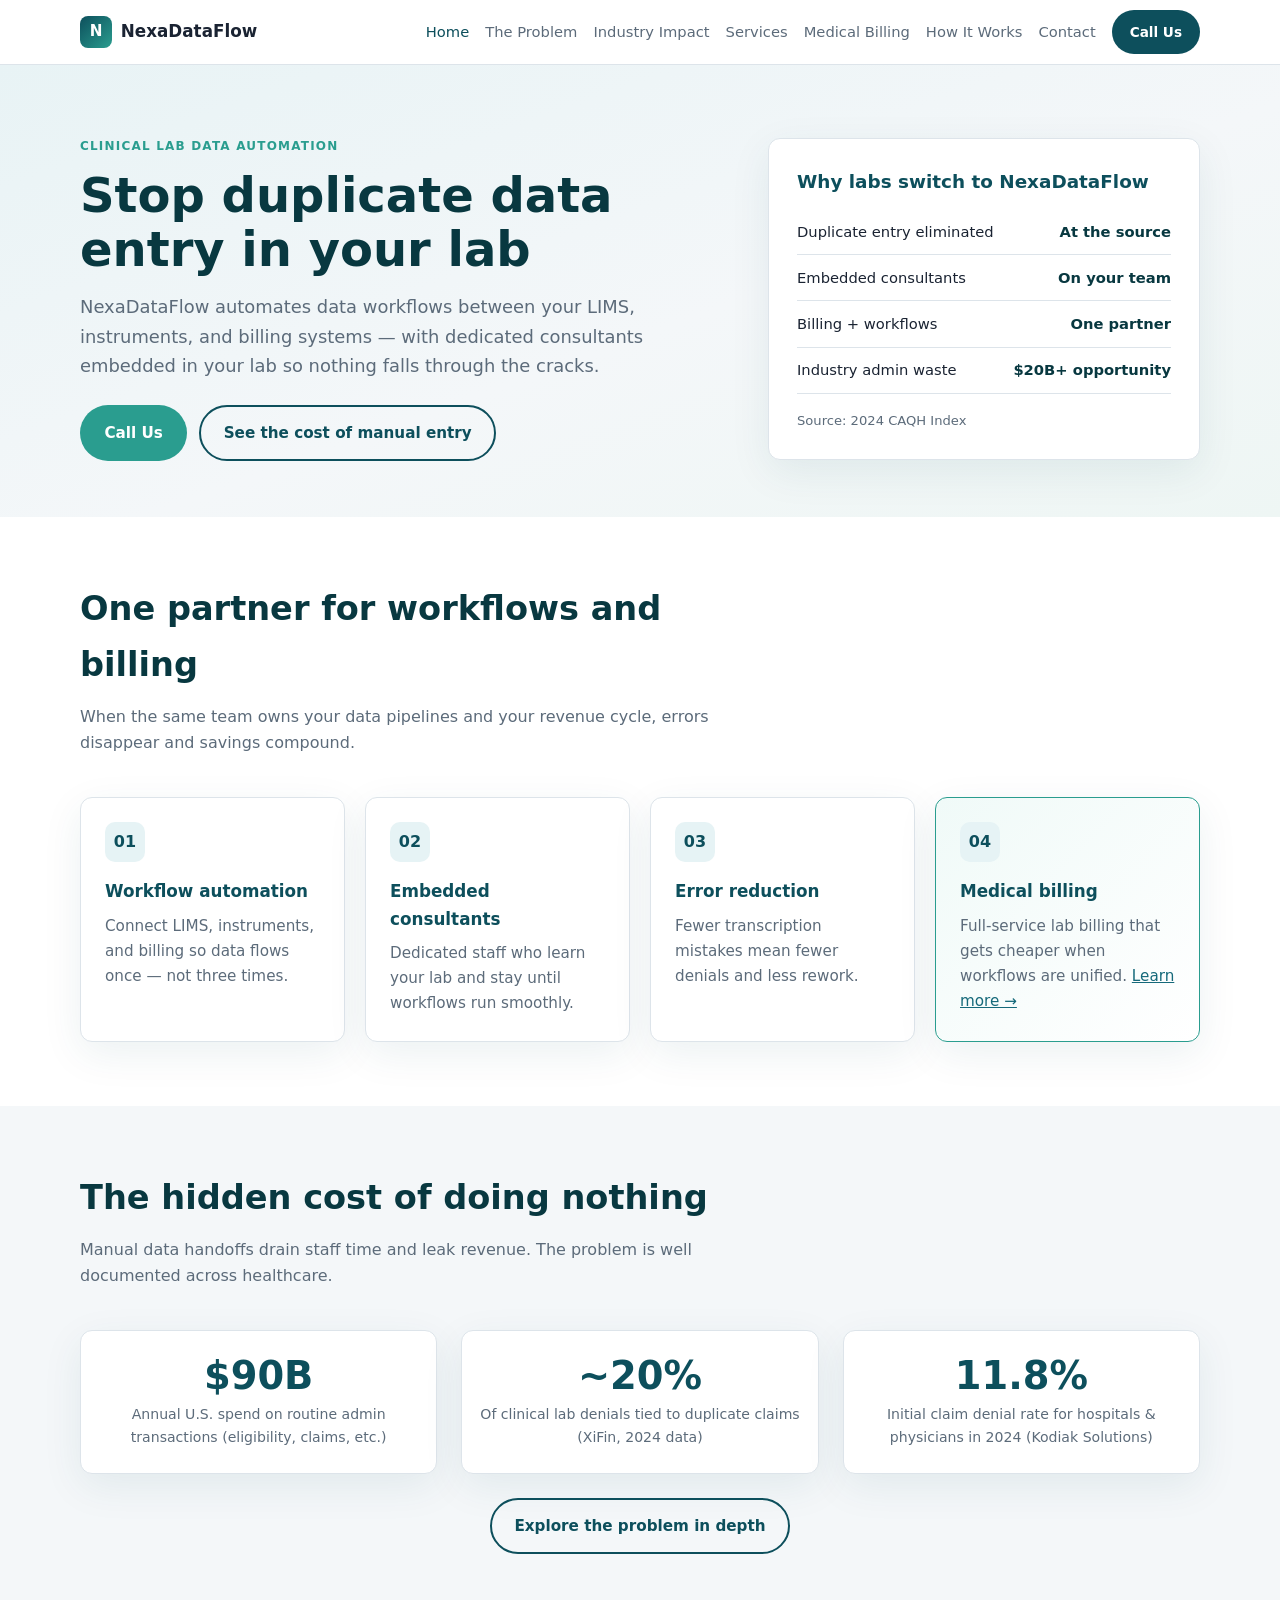
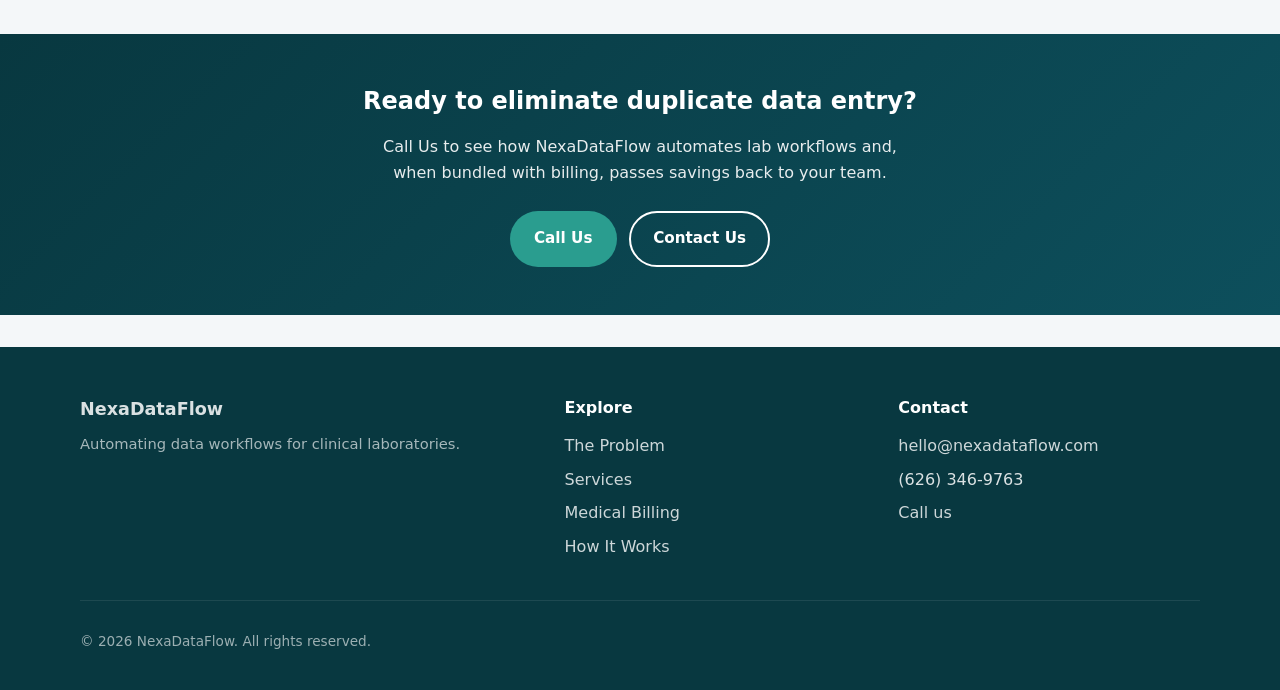
==== index.html @ e76b5e43 "Initial commit" ====
﻿<!DOCTYPE html>
<html lang="en">
<head>
  <meta charset="UTF-8">
  <meta name="viewport" content="width=device-width, initial-scale=1.0">
  <title>Home | NexaDataFlow</title>
  <meta name="description" content="Automate clinical lab data workflows and eliminate duplicate data entry.">
  <meta property="og:title" content="Home | NexaDataFlow">
  <meta property="og:description" content="Automate clinical lab data workflows and eliminate duplicate data entry.">
  <meta property="og:type" content="website">
  <link rel="stylesheet" href="assets/css/styles.css">
</head>
<body>
    <header class="site-header">
      <div class="container header-inner">
        <a class="logo" href="index.html"><span class="logo-mark">N</span> NexaDataFlow</a>
        <button class="nav-toggle" type="button" aria-expanded="false" aria-controls="site-nav" aria-label="Toggle navigation">
          <span></span><span></span><span></span>
        </button>
        <nav id="site-nav" class="nav-links" aria-label="Main">
          <a href="index.html" class="active">Home</a>
          <a href="the-problem.html">The Problem</a>
          <a href="industry-impact.html">Industry Impact</a>
          <a href="services.html">Services</a>
          <a href="medical-billing.html">Medical Billing</a>
          <a href="how-it-works.html">How It Works</a>
          <a href="contact.html">Contact</a>
        </nav>
        <a class="btn btn-sm header-cta" data-site-phone-link href="#">Call Us</a>
      </div>
    </header>
  <main>
<section class="hero">
  <div class="container hero-grid">
    <div>
      <p class="eyebrow">Clinical lab data automation</p>
      <h1>Stop duplicate data entry in your lab</h1>
      <p class="lead">NexaDataFlow automates data workflows between your LIMS, instruments, and billing systems — with dedicated consultants embedded in your lab so nothing falls through the cracks.</p>
      <div class="hero-actions">
        <a class="btn btn-accent" data-site-phone-link href="#">Call Us</a>
        <a class="btn btn-outline" href="the-problem.html">See the cost of manual entry</a>
      </div>
    </div>
    <aside class="hero-card">
      <h2>Why labs switch to NexaDataFlow</h2>
      <div class="hero-stat"><span>Duplicate entry eliminated</span><strong>At the source</strong></div>
      <div class="hero-stat"><span>Embedded consultants</span><strong>On your team</strong></div>
      <div class="hero-stat"><span>Billing + workflows</span><strong>One partner</strong></div>
      <div class="hero-stat"><span>Industry admin waste</span><strong>$20B+ opportunity</strong></div>
      <p style="font-size:0.82rem;color:var(--muted);margin:1rem 0 0;">Source: 2024 CAQH Index</p>
    </aside>
  </div>
</section>
<section class="section section-alt">
  <div class="container">
    <div class="section-header">
      <h2>One partner for workflows and billing</h2>
      <p>When the same team owns your data pipelines and your revenue cycle, errors disappear and savings compound.</p>
    </div>
    <div class="grid-4">
      <article class="card"><div class="card-icon">01</div><h3>Workflow automation</h3><p>Connect LIMS, instruments, and billing so data flows once — not three times.</p></article>
      <article class="card"><div class="card-icon">02</div><h3>Embedded consultants</h3><p>Dedicated staff who learn your lab and stay until workflows run smoothly.</p></article>
      <article class="card"><div class="card-icon">03</div><h3>Error reduction</h3><p>Fewer transcription mistakes mean fewer denials and less rework.</p></article>
      <article class="card featured-card"><div class="card-icon">04</div><h3>Medical billing</h3><p>Full-service lab billing that gets cheaper when workflows are unified. <a href="medical-billing.html">Learn more &rarr;</a></p></article>
    </div>
  </div>
</section>
<section class="section">
  <div class="container">
    <div class="section-header"><h2>The hidden cost of doing nothing</h2><p>Manual data handoffs drain staff time and leak revenue. The problem is well documented across healthcare.</p></div>
    <div class="grid-3">
      <div class="card stat-block"><span class="stat-number">$90B</span><span class="stat-label">Annual U.S. spend on routine admin transactions (eligibility, claims, etc.)</span></div>
      <div class="card stat-block"><span class="stat-number">~20%</span><span class="stat-label">Of clinical lab denials tied to duplicate claims (XiFin, 2024 data)</span></div>
      <div class="card stat-block"><span class="stat-number">11.8%</span><span class="stat-label">Initial claim denial rate for hospitals &amp; physicians in 2024 (Kodiak Solutions)</span></div>
    </div>
    <p style="margin-top:1.5rem;text-align:center;"><a class="btn btn-outline" href="the-problem.html">Explore the problem in depth</a></p>
  </div>
</section>

<section class="cta-band">
  <div class="container">
    <h2>Ready to eliminate duplicate data entry?</h2>
    <p>Call Us to see how NexaDataFlow automates lab workflows and, when bundled with billing, passes savings back to your team.</p>
    <div class="hero-actions" style="justify-content:center;">
      <a class="btn btn-accent" data-site-phone-link href="#">Call Us</a>
      <a class="btn btn-outline" href="contact.html">Contact Us</a>
    </div>
  </div>
</section></main>
    <footer class="site-footer">
      <div class="container footer-grid">
        <div>
          <p class="footer-brand"><strong data-site-company>NexaDataFlow</strong></p>
          <p class="footer-tagline">Automating data workflows for clinical laboratories.</p>
        </div>
        <div>
          <p class="footer-heading">Explore</p>
          <ul class="footer-links">
            <li><a href="the-problem.html">The Problem</a></li>
            <li><a href="services.html">Services</a></li>
            <li><a href="medical-billing.html">Medical Billing</a></li>
            <li><a href="how-it-works.html">How It Works</a></li>
          </ul>
        </div>
        <div>
          <p class="footer-heading">Contact</p>
          <ul class="footer-links">
            <li><a data-site-email href="mailto:hello@nexadataflow.com">hello@nexadataflow.com</a></li>
            <li><span data-site-phone>(555) 000-0000</span></li>
            <li><a data-site-phone-link href="#">Call us</a></li>
          </ul>
        </div>
      </div>
      <div class="container footer-bottom">
        <p>&copy; <span id="footer-year">2026</span> <span data-site-company>NexaDataFlow</span>. All rights reserved.</p>
      </div>
    </footer>
  <script src="assets/js/config.js"></script>
  <script src="assets/js/main.js"></script>
</body>
</html>
---- assets/css/styles.css ----
﻿:root {
  --primary: #0d4f5c;
  --primary-light: #15697a;
  --primary-dark: #083840;
  --accent: #2a9d8f;
  --text: #1a2332;
  --muted: #5c6b7a;
  --bg: #f4f7f9;
  --white: #ffffff;
  --border: #dde4ea;
  --radius: 12px;
  --shadow: 0 12px 40px rgba(13, 79, 92, 0.08);
  --max: 1120px;
}

*, *::before, *::after { box-sizing: border-box; }

html { scroll-behavior: smooth; }

body {
  margin: 0;
  font-family: "Segoe UI", system-ui, -apple-system, sans-serif;
  background: var(--bg);
  color: var(--text);
  line-height: 1.65;
}

img { max-width: 100%; height: auto; }

a { color: var(--primary-light); }
a:hover { color: var(--primary-dark); }

.container {
  width: min(var(--max), calc(100% - 2rem));
  margin-inline: auto;
}

.site-header {
  position: sticky;
  top: 0;
  z-index: 100;
  background: rgba(255, 255, 255, 0.96);
  border-bottom: 1px solid var(--border);
  backdrop-filter: blur(8px);
}

.header-inner {
  display: flex;
  align-items: center;
  gap: 1rem;
  min-height: 4rem;
}

.logo {
  display: flex;
  align-items: center;
  gap: 0.55rem;
  font-weight: 700;
  font-size: 1.05rem;
  color: var(--text);
  text-decoration: none;
  margin-right: auto;
}

.logo-mark {
  display: inline-grid;
  place-items: center;
  width: 2rem;
  height: 2rem;
  border-radius: 8px;
  background: linear-gradient(135deg, var(--primary), var(--accent));
  color: white;
  font-size: 0.95rem;
}

.nav-links {
  display: flex;
  align-items: center;
  gap: 0.25rem 1rem;
  flex-wrap: wrap;
}

.nav-links a {
  color: var(--muted);
  text-decoration: none;
  font-size: 0.92rem;
  font-weight: 500;
  padding: 0.35rem 0;
}

.nav-links a:hover,
.nav-links a.active {
  color: var(--primary);
}

.header-cta { display: none; }

.nav-toggle {
  display: none;
  flex-direction: column;
  gap: 5px;
  background: none;
  border: none;
  cursor: pointer;
  padding: 0.5rem;
}

.nav-toggle span {
  display: block;
  width: 22px;
  height: 2px;
  background: var(--text);
  border-radius: 2px;
}

.btn {
  display: inline-flex;
  align-items: center;
  justify-content: center;
  gap: 0.4rem;
  background: var(--primary);
  color: white !important;
  padding: 0.85rem 1.4rem;
  border-radius: 999px;
  text-decoration: none;
  font-weight: 600;
  border: 2px solid transparent;
  cursor: pointer;
  font-size: 0.95rem;
  transition: background 0.15s, transform 0.15s;
}

.btn:hover { background: var(--primary-dark); transform: translateY(-1px); }

.btn-outline {
  background: transparent;
  color: var(--primary) !important;
  border-color: var(--primary);
}

.btn-outline:hover { background: var(--primary); color: white !important; }

.btn-sm { padding: 0.55rem 1rem; font-size: 0.85rem; }

.btn-accent { background: var(--accent); }
.btn-accent:hover { background: #238b7f; }

.hero {
  padding: 4.5rem 0 3.5rem;
  background: linear-gradient(160deg, #e8f3f5 0%, var(--bg) 55%, #eef6f4 100%);
}

.hero-grid {
  display: grid;
  grid-template-columns: 1.2fr 0.8fr;
  gap: 2.5rem;
  align-items: center;
}

.eyebrow {
  text-transform: uppercase;
  letter-spacing: 0.1em;
  font-size: 0.75rem;
  font-weight: 700;
  color: var(--accent);
  margin: 0 0 0.75rem;
}

.hero h1 {
  font-size: clamp(2rem, 4.5vw, 3rem);
  line-height: 1.12;
  margin: 0 0 1rem;
  color: var(--primary-dark);
}

.lead {
  font-size: 1.12rem;
  color: var(--muted);
  margin: 0 0 1.5rem;
  max-width: 52ch;
}

.hero-actions { display: flex; flex-wrap: wrap; gap: 0.75rem; }

.hero-card {
  background: var(--white);
  border-radius: var(--radius);
  padding: 1.75rem;
  box-shadow: var(--shadow);
  border: 1px solid var(--border);
}

.hero-card h2 {
  margin: 0 0 0.75rem;
  font-size: 1.15rem;
  color: var(--primary);
}

.hero-stat {
  display: flex;
  justify-content: space-between;
  gap: 1rem;
  padding: 0.65rem 0;
  border-bottom: 1px solid var(--border);
  font-size: 0.92rem;
}

.hero-stat:last-child { border-bottom: none; }

.hero-stat strong { color: var(--primary-dark); }

.section { padding: 4rem 0; }
.section-alt { background: var(--white); }

.section-header {
  max-width: 680px;
  margin-bottom: 2.5rem;
}

.section-header h2 {
  margin: 0 0 0.75rem;
  font-size: clamp(1.6rem, 3vw, 2.1rem);
  color: var(--primary-dark);
}

.section-header p { margin: 0; color: var(--muted); }

.grid-2 {
  display: grid;
  grid-template-columns: repeat(2, minmax(0, 1fr));
  gap: 1.5rem;
}

.grid-3 {
  display: grid;
  grid-template-columns: repeat(3, minmax(0, 1fr));
  gap: 1.5rem;
}

.grid-4 {
  display: grid;
  grid-template-columns: repeat(4, minmax(0, 1fr));
  gap: 1.25rem;
}

.card {
  background: var(--white);
  border: 1px solid var(--border);
  border-radius: var(--radius);
  padding: 1.5rem;
  box-shadow: var(--shadow);
}

.card h3 {
  margin: 0 0 0.5rem;
  font-size: 1.05rem;
  color: var(--primary);
}

.card p { margin: 0; color: var(--muted); font-size: 0.95rem; }

.card-icon {
  width: 2.5rem;
  height: 2.5rem;
  border-radius: 10px;
  background: #e6f3f5;
  color: var(--primary);
  display: grid;
  place-items: center;
  font-weight: 700;
  margin-bottom: 1rem;
}

.featured-card {
  border-color: var(--accent);
  background: linear-gradient(135deg, #f0faf8, var(--white));
}

.stat-block {
  text-align: center;
  padding: 1.5rem 1rem;
}

.stat-number {
  display: block;
  font-size: clamp(1.8rem, 3vw, 2.4rem);
  font-weight: 800;
  color: var(--primary);
  line-height: 1.1;
}

.stat-label {
  display: block;
  margin-top: 0.35rem;
  font-size: 0.88rem;
  color: var(--muted);
}

.citation-list {
  margin: 2rem 0 0;
  padding: 0;
  list-style: none;
}

.citation-list li {
  padding: 1rem 0;
  border-top: 1px solid var(--border);
  font-size: 0.88rem;
  color: var(--muted);
}

.citation-list a { word-break: break-word; }

.stat-callout {
  background: #edf6f7;
  border-left: 4px solid var(--accent);
  padding: 1.25rem 1.5rem;
  border-radius: 0 var(--radius) var(--radius) 0;
  margin: 1.5rem 0;
}

.stat-callout p { margin: 0; }

.stat-callout strong { color: var(--primary-dark); }

.steps {
  counter-reset: step;
  display: grid;
  gap: 1.25rem;
}

.step {
  display: grid;
  grid-template-columns: auto 1fr;
  gap: 1.25rem;
  align-items: start;
  background: var(--white);
  border: 1px solid var(--border);
  border-radius: var(--radius);
  padding: 1.5rem;
}

.step::before {
  counter-increment: step;
  content: counter(step);
  width: 2.5rem;
  height: 2.5rem;
  border-radius: 50%;
  background: var(--primary);
  color: white;
  display: grid;
  place-items: center;
  font-weight: 700;
}

.cta-band {
  background: linear-gradient(135deg, var(--primary-dark), var(--primary));
  color: white;
  padding: 3rem 0;
  text-align: center;
}

.cta-band h2 { margin: 0 0 0.75rem; color: white; }
.cta-band p { margin: 0 auto 1.5rem; max-width: 520px; opacity: 0.9; }
.cta-band .btn-outline { border-color: white; color: white !important; }
.cta-band .btn-outline:hover { background: white; color: var(--primary) !important; }

.page-hero {
  padding: 3rem 0 2rem;
  background: var(--white);
  border-bottom: 1px solid var(--border);
}

.page-hero h1 {
  margin: 0 0 0.75rem;
  font-size: clamp(1.8rem, 3.5vw, 2.5rem);
  color: var(--primary-dark);
}

.page-hero p { margin: 0; color: var(--muted); max-width: 65ch; }

.prose { max-width: 72ch; }
.prose h2 { color: var(--primary-dark); margin-top: 2rem; }
.prose p, .prose li { color: var(--muted); }

.comparison-table {
  width: 100%;
  border-collapse: collapse;
  font-size: 0.92rem;
  margin: 1.5rem 0;
}

.comparison-table th,
.comparison-table td {
  border: 1px solid var(--border);
  padding: 0.85rem 1rem;
  text-align: left;
}

.comparison-table th {
  background: #edf4f6;
  color: var(--primary-dark);
}

.contact-grid {
  display: grid;
  grid-template-columns: 1fr 1fr;
  gap: 2rem;
  align-items: start;
}

.contact-card {
  background: var(--white);
  border: 1px solid var(--border);
  border-radius: var(--radius);
  padding: 1.75rem;
}

.contact-form {
  display: grid;
  gap: 1rem;
}

.contact-form label {
  display: grid;
  gap: 0.35rem;
  font-weight: 600;
  font-size: 0.9rem;
}

.contact-form input,
.contact-form select,
.contact-form textarea {
  font: inherit;
  padding: 0.65rem 0.85rem;
  border: 1px solid var(--border);
  border-radius: 8px;
  background: var(--white);
}

.contact-form textarea { min-height: 120px; resize: vertical; }

.site-footer {
  background: var(--primary-dark);
  color: rgba(255, 255, 255, 0.85);
  padding: 3rem 0 0;
  margin-top: 2rem;
}

.footer-grid {
  display: grid;
  grid-template-columns: 1.5fr 1fr 1fr;
  gap: 2rem;
  padding-bottom: 2rem;
}

.footer-brand { margin: 0 0 0.5rem; font-size: 1.1rem; }
.footer-tagline { margin: 0; opacity: 0.75; font-size: 0.92rem; }
.footer-heading { font-weight: 700; margin: 0 0 0.75rem; color: white; }

.footer-links {
  list-style: none;
  margin: 0;
  padding: 0;
}

.footer-links li { margin-bottom: 0.45rem; }
.footer-links a { color: rgba(255, 255, 255, 0.8); text-decoration: none; }
.footer-links a:hover { color: white; }

.footer-bottom {
  border-top: 1px solid rgba(255, 255, 255, 0.12);
  padding: 1rem 0 1.5rem;
  font-size: 0.85rem;
  opacity: 0.7;
}

@media (min-width: 900px) {
  .header-cta { display: inline-flex; }
}

@media (max-width: 899px) {
  .nav-toggle { display: flex; }
  .nav-links {
    display: none;
    position: absolute;
    top: 100%;
    left: 0;
    right: 0;
    flex-direction: column;
    background: var(--white);
    border-bottom: 1px solid var(--border);
    padding: 1rem;
    box-shadow: var(--shadow);
  }
  .nav-links.is-open { display: flex; }
  .site-header .container { position: relative; }
  .hero-grid, .grid-2, .grid-3, .grid-4, .contact-grid, .footer-grid {
    grid-template-columns: 1fr;
  }
}
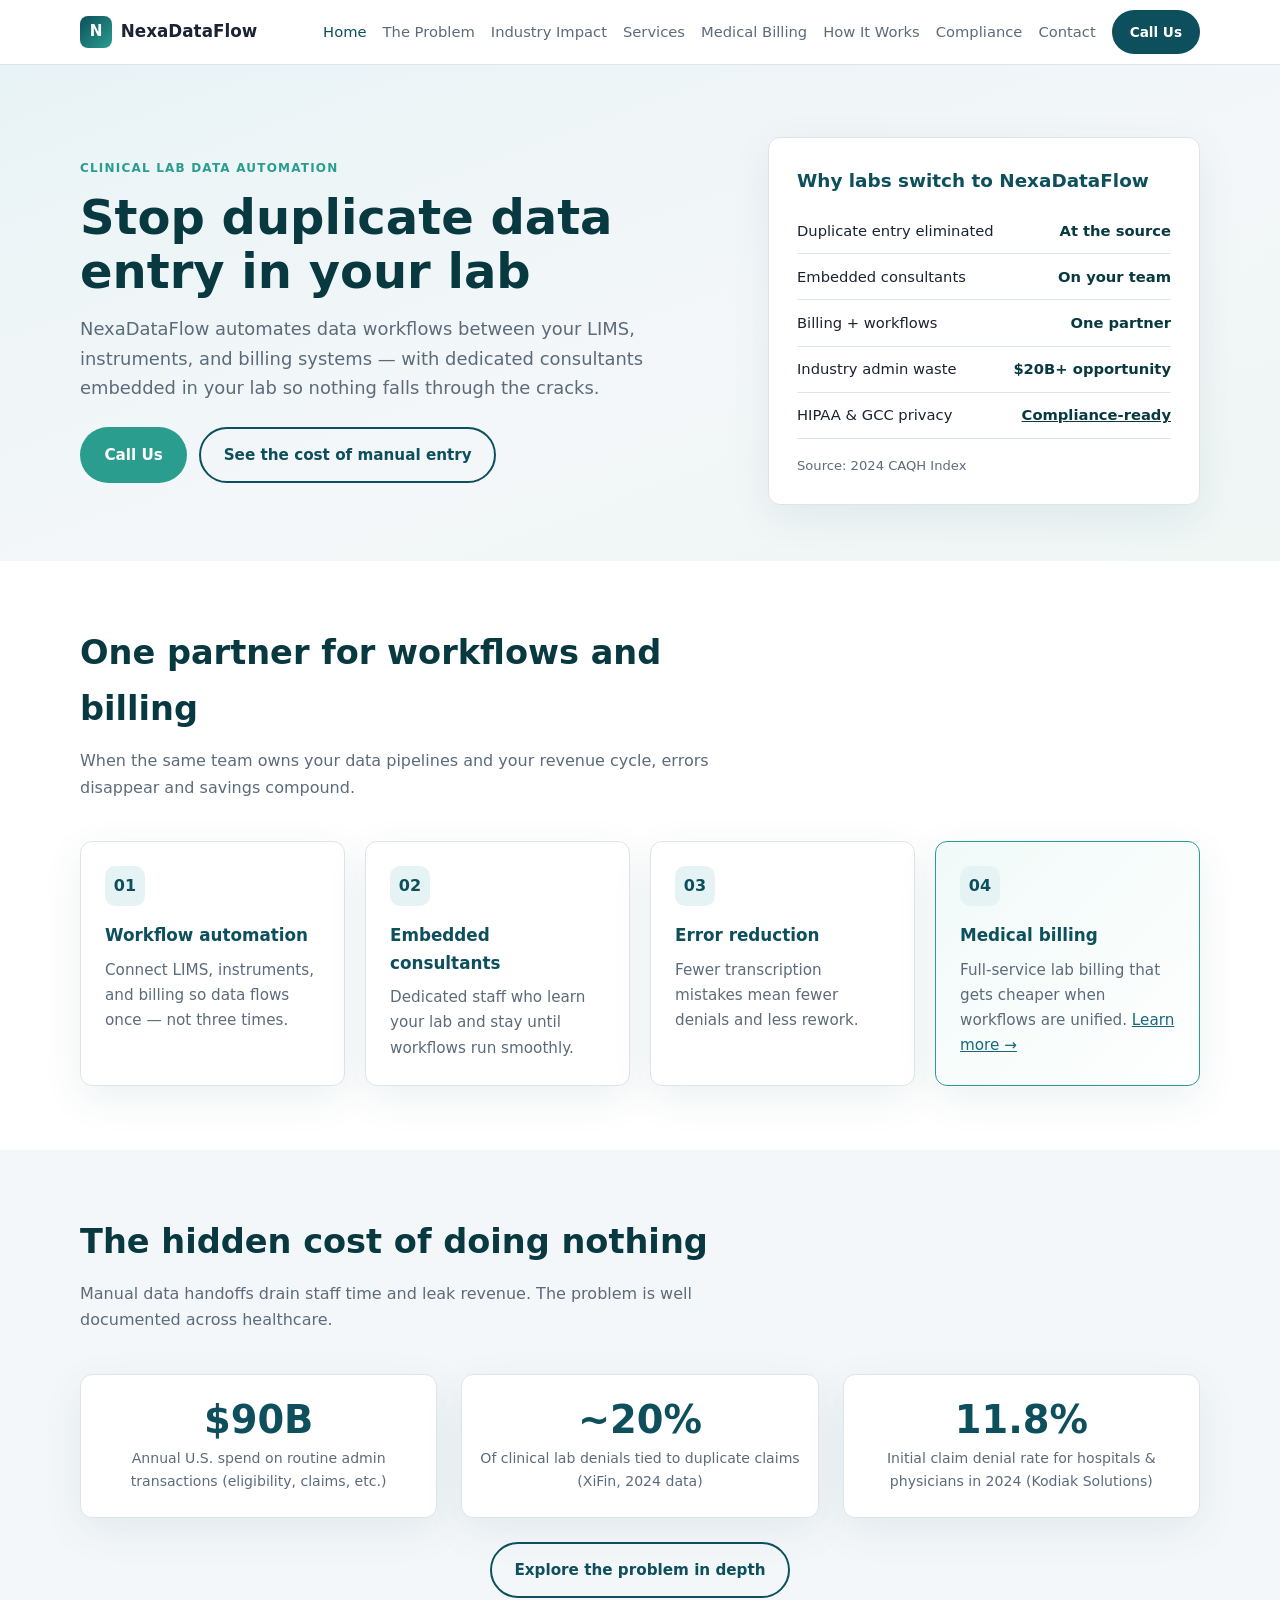
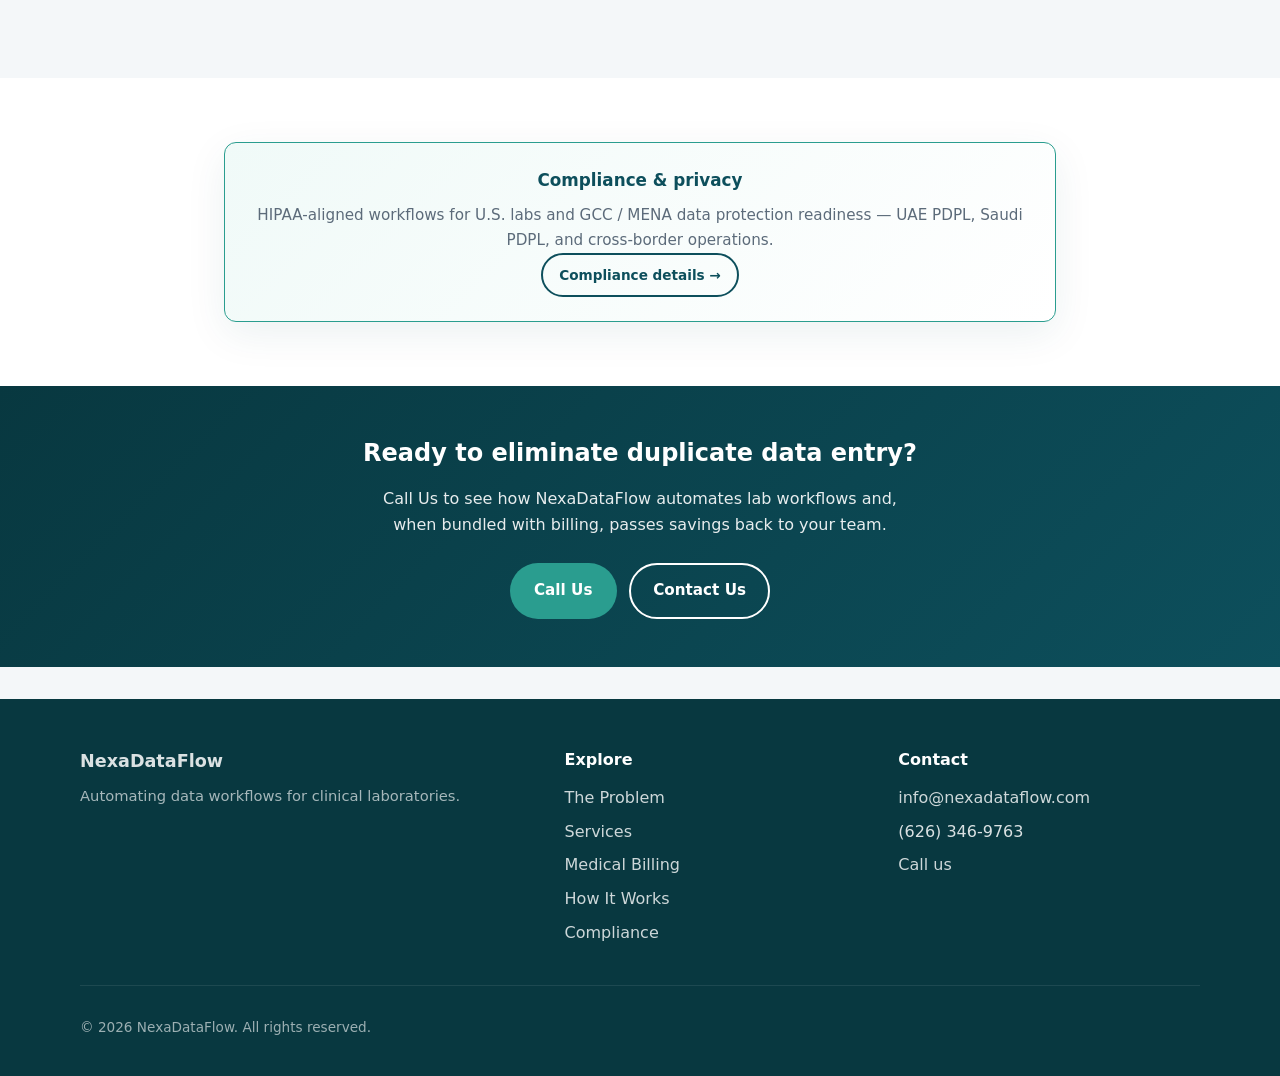
==== commit f3cac1ea: "Add compliance page and site updates" ====
--- a/index.html
+++ b/index.html
@@ -24,6 +24,7 @@
           <a href="services.html">Services</a>
           <a href="medical-billing.html">Medical Billing</a>
           <a href="how-it-works.html">How It Works</a>
+          <a href="compliance.html">Compliance</a>
           <a href="contact.html">Contact</a>
         </nav>
         <a class="btn btn-sm header-cta" data-site-phone-link href="#">Call Us</a>
@@ -47,6 +48,7 @@
       <div class="hero-stat"><span>Embedded consultants</span><strong>On your team</strong></div>
       <div class="hero-stat"><span>Billing + workflows</span><strong>One partner</strong></div>
       <div class="hero-stat"><span>Industry admin waste</span><strong>$20B+ opportunity</strong></div>
+      <div class="hero-stat"><span>HIPAA &amp; GCC privacy</span><strong><a href="compliance.html" style="color:inherit;">Compliance-ready</a></strong></div>
       <p style="font-size:0.82rem;color:var(--muted);margin:1rem 0 0;">Source: 2024 CAQH Index</p>
     </aside>
   </div>
@@ -76,6 +78,15 @@
     <p style="margin-top:1.5rem;text-align:center;"><a class="btn btn-outline" href="the-problem.html">Explore the problem in depth</a></p>
   </div>
 </section>
+<section class="section section-alt">
+  <div class="container">
+    <div class="card featured-card" style="text-align:center;max-width:52rem;margin-inline:auto;">
+      <h3>Compliance &amp; privacy</h3>
+      <p>HIPAA-aligned workflows for U.S. labs and GCC / MENA data protection readiness — UAE PDPL, Saudi PDPL, and cross-border operations.</p>
+      <p><a class="btn btn-outline btn-sm" href="compliance.html">Compliance details &rarr;</a></p>
+    </div>
+  </div>
+</section>
 
 <section class="cta-band">
   <div class="container">
@@ -100,6 +111,7 @@
             <li><a href="services.html">Services</a></li>
             <li><a href="medical-billing.html">Medical Billing</a></li>
             <li><a href="how-it-works.html">How It Works</a></li>
+            <li><a href="compliance.html">Compliance</a></li>
           </ul>
         </div>
         <div>
--- a/assets/css/styles.css
+++ b/assets/css/styles.css
@@ -381,7 +381,22 @@
 
 .prose { max-width: 72ch; }
 .prose h2 { color: var(--primary-dark); margin-top: 2rem; }
+.prose h3 { color: var(--primary); margin-top: 1.5rem; font-size: 1.15rem; }
 .prose p, .prose li { color: var(--muted); }
+
+.notice-box {
+  background: #fff8f0;
+  border: 1px solid #e8d4b8;
+  border-radius: var(--radius);
+  padding: 1.25rem 1.5rem;
+  max-width: 72ch;
+}
+
+.notice-box p {
+  margin: 0;
+  font-size: 0.92rem;
+  color: var(--text);
+}
 
 .comparison-table {
   width: 100%;
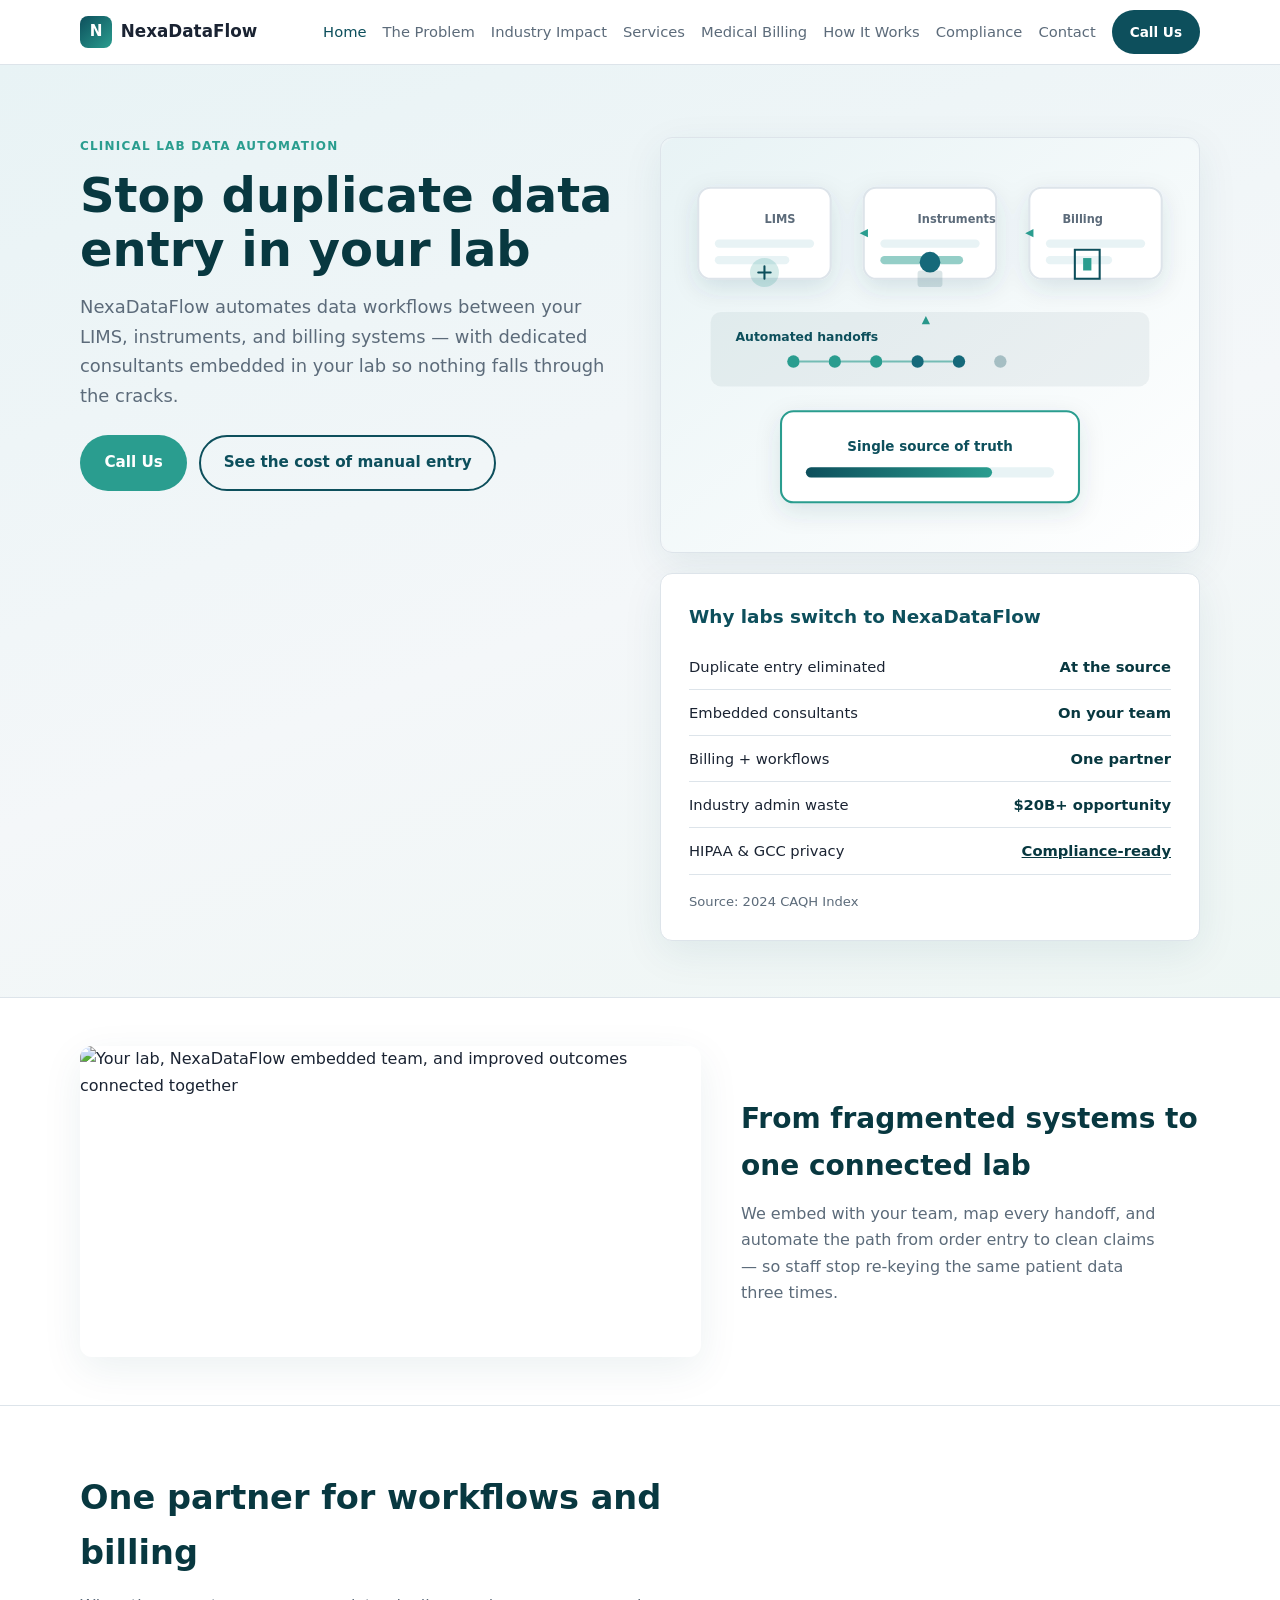
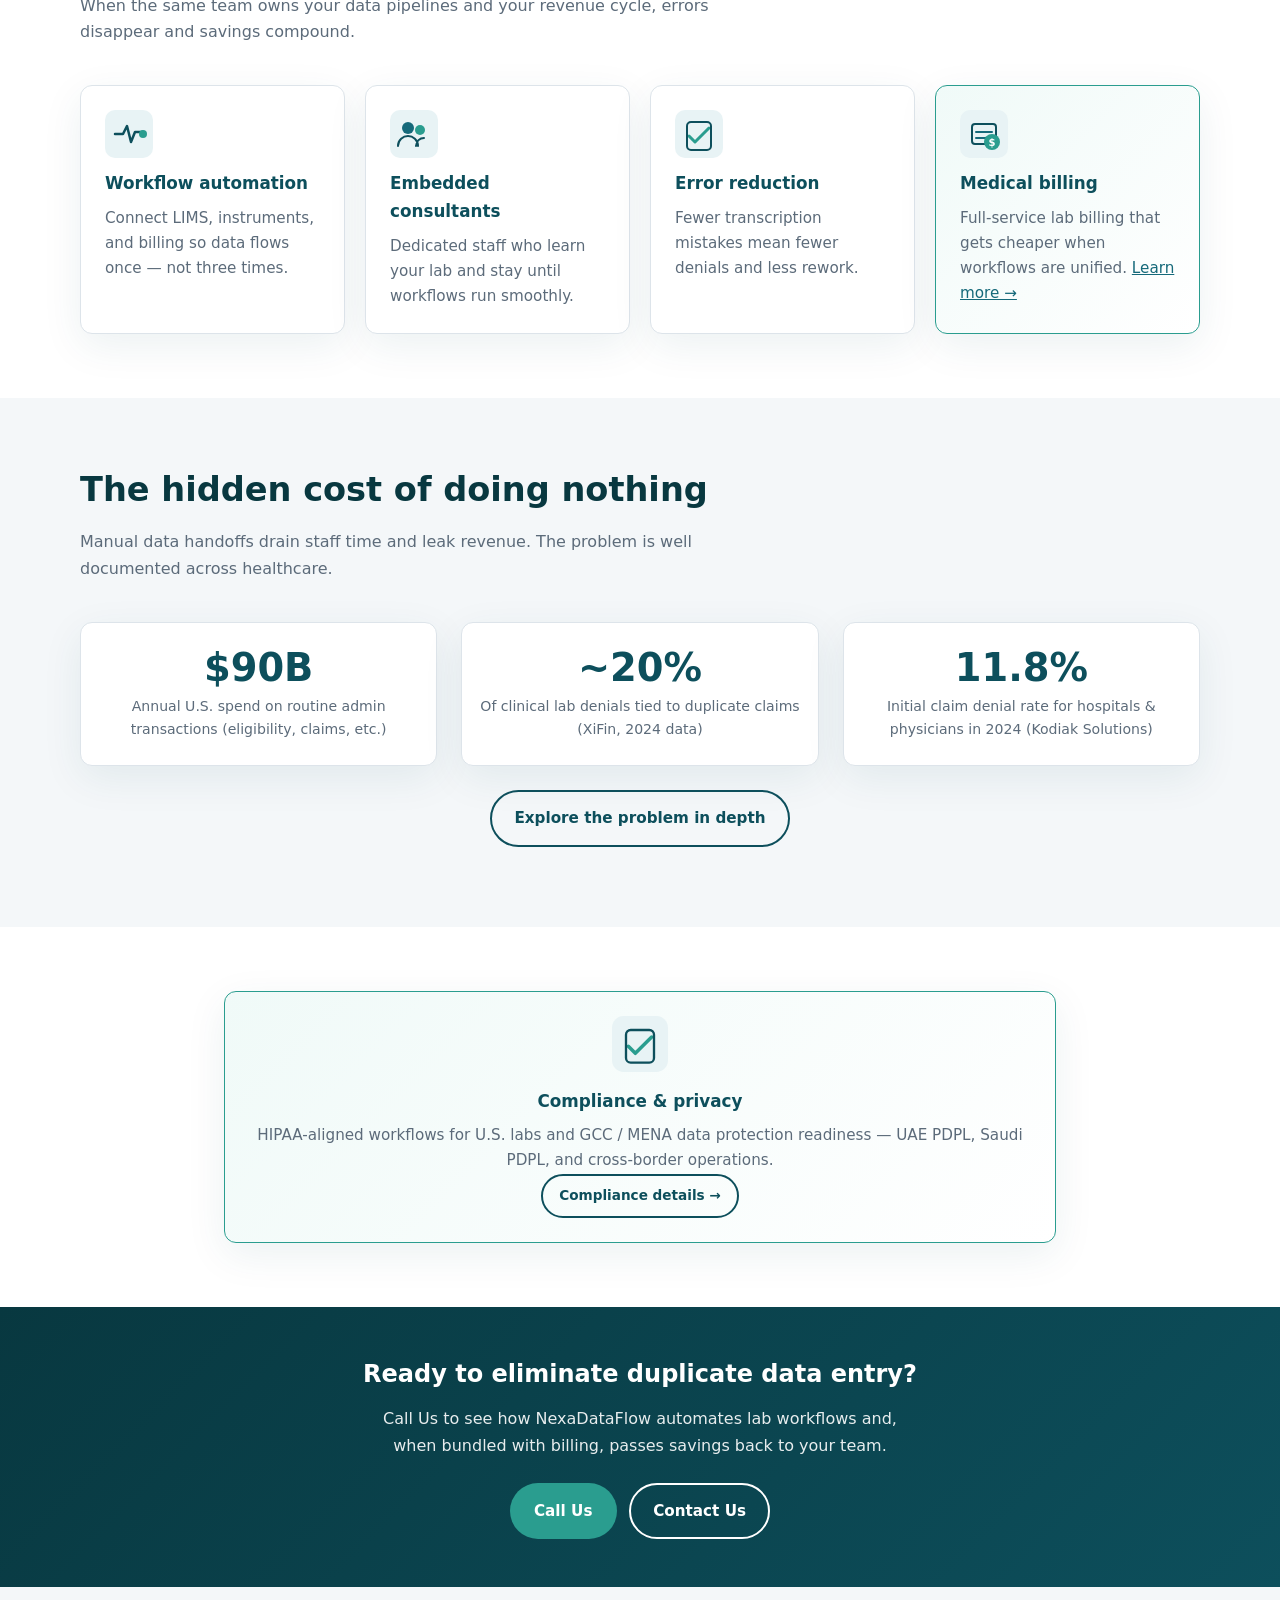
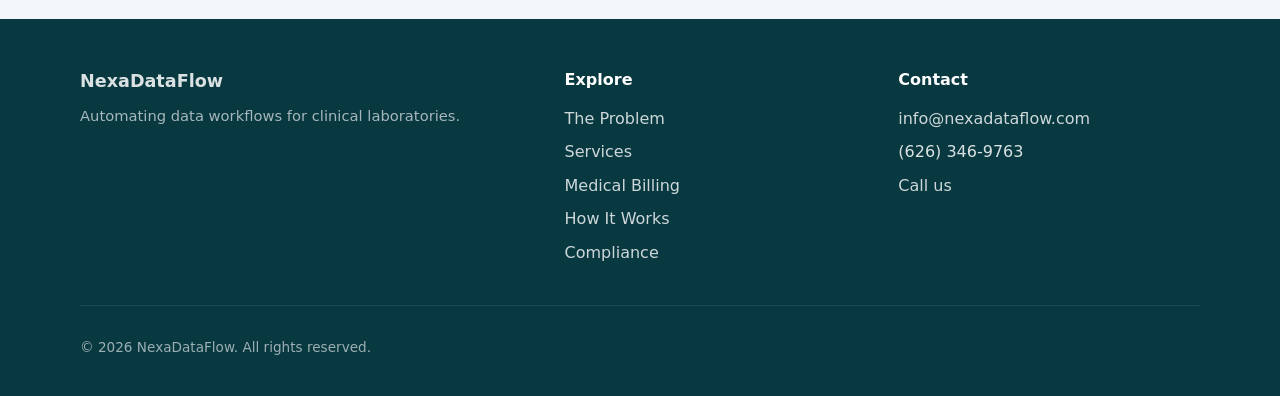
==== commit 914b5a47: "Add homepage graphics and illustrations" ====
--- a/index.html
+++ b/index.html
@@ -33,7 +33,7 @@
   <main>
 <section class="hero">
   <div class="container hero-grid">
-    <div>
+    <div class="hero-copy">
       <p class="eyebrow">Clinical lab data automation</p>
       <h1>Stop duplicate data entry in your lab</h1>
       <p class="lead">NexaDataFlow automates data workflows between your LIMS, instruments, and billing systems — with dedicated consultants embedded in your lab so nothing falls through the cracks.</p>
@@ -42,6 +42,10 @@
         <a class="btn btn-outline" href="the-problem.html">See the cost of manual entry</a>
       </div>
     </div>
+    <div class="hero-aside">
+    <figure class="hero-visual">
+      <img src="assets/images/hero-workflow.svg" width="520" height="400" alt="Diagram showing lab data flowing from LIMS to instruments and billing in one automated pipeline">
+    </figure>
     <aside class="hero-card">
       <h2>Why labs switch to NexaDataFlow</h2>
       <div class="hero-stat"><span>Duplicate entry eliminated</span><strong>At the source</strong></div>
@@ -51,6 +55,18 @@
       <div class="hero-stat"><span>HIPAA &amp; GCC privacy</span><strong><a href="compliance.html" style="color:inherit;">Compliance-ready</a></strong></div>
       <p style="font-size:0.82rem;color:var(--muted);margin:1rem 0 0;">Source: 2024 CAQH Index</p>
     </aside>
+    </div>
+  </div>
+</section>
+<section class="visual-band">
+  <div class="container visual-band-inner">
+    <figure class="visual-band-figure">
+      <img src="assets/images/visual-lab-team.svg" width="640" height="320" alt="Your lab, NexaDataFlow embedded team, and improved outcomes connected together">
+    </figure>
+    <div class="visual-band-text">
+      <h2>From fragmented systems to one connected lab</h2>
+      <p>We embed with your team, map every handoff, and automate the path from order entry to clean claims — so staff stop re-keying the same patient data three times.</p>
+    </div>
   </div>
 </section>
 <section class="section section-alt">
@@ -60,10 +76,10 @@
       <p>When the same team owns your data pipelines and your revenue cycle, errors disappear and savings compound.</p>
     </div>
     <div class="grid-4">
-      <article class="card"><div class="card-icon">01</div><h3>Workflow automation</h3><p>Connect LIMS, instruments, and billing so data flows once — not three times.</p></article>
-      <article class="card"><div class="card-icon">02</div><h3>Embedded consultants</h3><p>Dedicated staff who learn your lab and stay until workflows run smoothly.</p></article>
-      <article class="card"><div class="card-icon">03</div><h3>Error reduction</h3><p>Fewer transcription mistakes mean fewer denials and less rework.</p></article>
-      <article class="card featured-card"><div class="card-icon">04</div><h3>Medical billing</h3><p>Full-service lab billing that gets cheaper when workflows are unified. <a href="medical-billing.html">Learn more &rarr;</a></p></article>
+      <article class="card card-with-icon"><img class="card-illus" src="assets/images/icon-workflow.svg" width="48" height="48" alt=""><h3>Workflow automation</h3><p>Connect LIMS, instruments, and billing so data flows once — not three times.</p></article>
+      <article class="card card-with-icon"><img class="card-illus" src="assets/images/icon-consultants.svg" width="48" height="48" alt=""><h3>Embedded consultants</h3><p>Dedicated staff who learn your lab and stay until workflows run smoothly.</p></article>
+      <article class="card card-with-icon"><img class="card-illus" src="assets/images/icon-accuracy.svg" width="48" height="48" alt=""><h3>Error reduction</h3><p>Fewer transcription mistakes mean fewer denials and less rework.</p></article>
+      <article class="card featured-card card-with-icon"><img class="card-illus" src="assets/images/icon-billing.svg" width="48" height="48" alt=""><h3>Medical billing</h3><p>Full-service lab billing that gets cheaper when workflows are unified. <a href="medical-billing.html">Learn more &rarr;</a></p></article>
     </div>
   </div>
 </section>
@@ -80,7 +96,8 @@
 </section>
 <section class="section section-alt">
   <div class="container">
-    <div class="card featured-card" style="text-align:center;max-width:52rem;margin-inline:auto;">
+    <div class="card featured-card compliance-teaser" style="text-align:center;max-width:52rem;margin-inline:auto;">
+      <img class="compliance-teaser-icon" src="assets/images/icon-accuracy.svg" width="56" height="56" alt="" aria-hidden="true">
       <h3>Compliance &amp; privacy</h3>
       <p>HIPAA-aligned workflows for U.S. labs and GCC / MENA data protection readiness — UAE PDPL, Saudi PDPL, and cross-border operations.</p>
       <p><a class="btn btn-outline btn-sm" href="compliance.html">Compliance details &rarr;</a></p>
--- a/assets/css/styles.css
+++ b/assets/css/styles.css
@@ -152,9 +152,81 @@
 
 .hero-grid {
   display: grid;
-  grid-template-columns: 1.2fr 0.8fr;
+  grid-template-columns: 1fr 1fr;
+  gap: 2.5rem;
+  align-items: start;
+}
+
+.hero-aside {
+  display: flex;
+  flex-direction: column;
+  gap: 1.25rem;
+}
+
+.hero-visual {
+  margin: 0;
+  border-radius: var(--radius);
+  overflow: hidden;
+  box-shadow: var(--shadow);
+  border: 1px solid var(--border);
+}
+
+.hero-visual img {
+  display: block;
+  width: 100%;
+  height: auto;
+}
+
+.visual-band {
+  padding: 3rem 0;
+  background: var(--white);
+  border-block: 1px solid var(--border);
+}
+
+.visual-band-inner {
+  display: grid;
+  grid-template-columns: 1.15fr 0.85fr;
   gap: 2.5rem;
   align-items: center;
+}
+
+.visual-band-figure {
+  margin: 0;
+  border-radius: var(--radius);
+  overflow: hidden;
+  box-shadow: var(--shadow);
+}
+
+.visual-band-figure img {
+  display: block;
+  width: 100%;
+  height: auto;
+}
+
+.visual-band-text h2 {
+  margin: 0 0 0.75rem;
+  font-size: clamp(1.35rem, 2.5vw, 1.75rem);
+  color: var(--primary-dark);
+}
+
+.visual-band-text p {
+  margin: 0;
+  color: var(--muted);
+  max-width: 42ch;
+}
+
+.card-with-icon .card-illus {
+  display: block;
+  margin-bottom: 0.75rem;
+}
+
+.card-with-icon h3 {
+  margin-top: 0;
+}
+
+.compliance-teaser-icon {
+  display: block;
+  margin: 0 auto 1rem;
 }
 
 .eyebrow {
@@ -510,7 +582,9 @@
   }
   .nav-links.is-open { display: flex; }
   .site-header .container { position: relative; }
-  .hero-grid, .grid-2, .grid-3, .grid-4, .contact-grid, .footer-grid {
+  .hero-grid, .visual-band-inner, .grid-2, .grid-3, .grid-4, .contact-grid, .footer-grid {
     grid-template-columns: 1fr;
   }
-}
+
+  .hero-visual { order: -1; }
+}
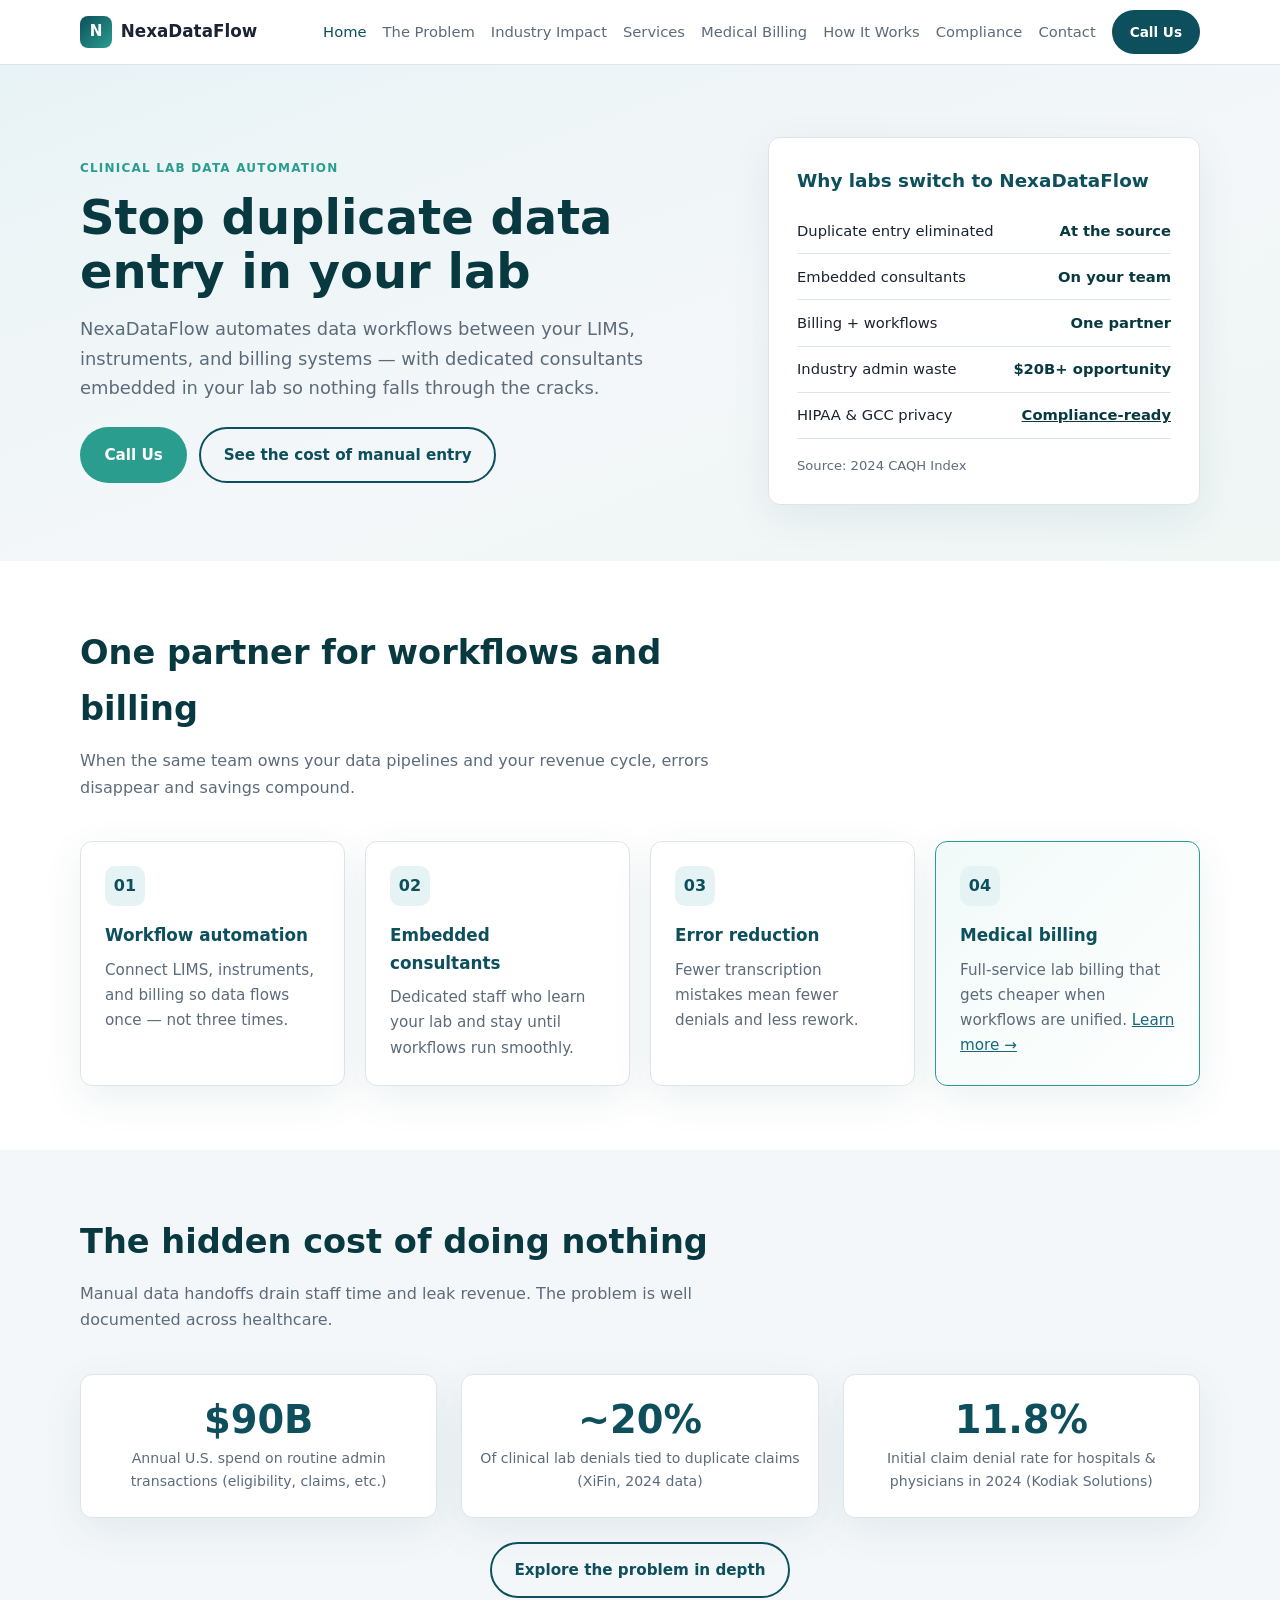
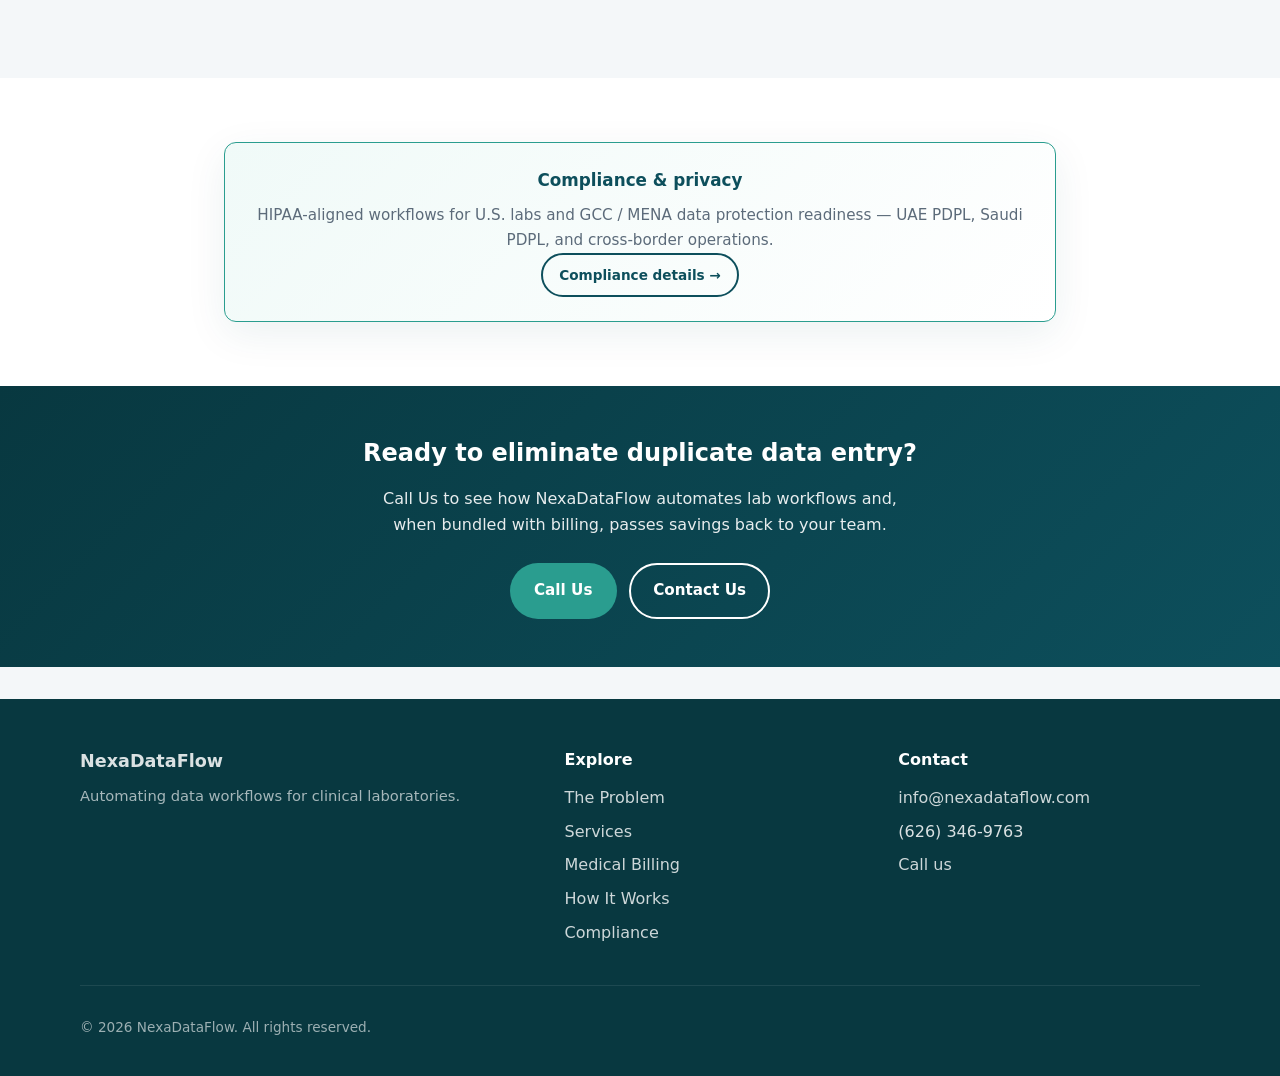
==== commit b767d7d9: "Revert homepage graphics to clean layout" ====
--- a/index.html
+++ b/index.html
@@ -33,7 +33,7 @@
   <main>
 <section class="hero">
   <div class="container hero-grid">
-    <div class="hero-copy">
+    <div>
       <p class="eyebrow">Clinical lab data automation</p>
       <h1>Stop duplicate data entry in your lab</h1>
       <p class="lead">NexaDataFlow automates data workflows between your LIMS, instruments, and billing systems — with dedicated consultants embedded in your lab so nothing falls through the cracks.</p>
@@ -42,10 +42,6 @@
         <a class="btn btn-outline" href="the-problem.html">See the cost of manual entry</a>
       </div>
     </div>
-    <div class="hero-aside">
-    <figure class="hero-visual">
-      <img src="assets/images/hero-workflow.svg" width="520" height="400" alt="Diagram showing lab data flowing from LIMS to instruments and billing in one automated pipeline">
-    </figure>
     <aside class="hero-card">
       <h2>Why labs switch to NexaDataFlow</h2>
       <div class="hero-stat"><span>Duplicate entry eliminated</span><strong>At the source</strong></div>
@@ -55,18 +51,6 @@
       <div class="hero-stat"><span>HIPAA &amp; GCC privacy</span><strong><a href="compliance.html" style="color:inherit;">Compliance-ready</a></strong></div>
       <p style="font-size:0.82rem;color:var(--muted);margin:1rem 0 0;">Source: 2024 CAQH Index</p>
     </aside>
-    </div>
-  </div>
-</section>
-<section class="visual-band">
-  <div class="container visual-band-inner">
-    <figure class="visual-band-figure">
-      <img src="assets/images/visual-lab-team.svg" width="640" height="320" alt="Your lab, NexaDataFlow embedded team, and improved outcomes connected together">
-    </figure>
-    <div class="visual-band-text">
-      <h2>From fragmented systems to one connected lab</h2>
-      <p>We embed with your team, map every handoff, and automate the path from order entry to clean claims — so staff stop re-keying the same patient data three times.</p>
-    </div>
   </div>
 </section>
 <section class="section section-alt">
@@ -76,10 +60,10 @@
       <p>When the same team owns your data pipelines and your revenue cycle, errors disappear and savings compound.</p>
     </div>
     <div class="grid-4">
-      <article class="card card-with-icon"><img class="card-illus" src="assets/images/icon-workflow.svg" width="48" height="48" alt=""><h3>Workflow automation</h3><p>Connect LIMS, instruments, and billing so data flows once — not three times.</p></article>
-      <article class="card card-with-icon"><img class="card-illus" src="assets/images/icon-consultants.svg" width="48" height="48" alt=""><h3>Embedded consultants</h3><p>Dedicated staff who learn your lab and stay until workflows run smoothly.</p></article>
-      <article class="card card-with-icon"><img class="card-illus" src="assets/images/icon-accuracy.svg" width="48" height="48" alt=""><h3>Error reduction</h3><p>Fewer transcription mistakes mean fewer denials and less rework.</p></article>
-      <article class="card featured-card card-with-icon"><img class="card-illus" src="assets/images/icon-billing.svg" width="48" height="48" alt=""><h3>Medical billing</h3><p>Full-service lab billing that gets cheaper when workflows are unified. <a href="medical-billing.html">Learn more &rarr;</a></p></article>
+      <article class="card"><div class="card-icon">01</div><h3>Workflow automation</h3><p>Connect LIMS, instruments, and billing so data flows once — not three times.</p></article>
+      <article class="card"><div class="card-icon">02</div><h3>Embedded consultants</h3><p>Dedicated staff who learn your lab and stay until workflows run smoothly.</p></article>
+      <article class="card"><div class="card-icon">03</div><h3>Error reduction</h3><p>Fewer transcription mistakes mean fewer denials and less rework.</p></article>
+      <article class="card featured-card"><div class="card-icon">04</div><h3>Medical billing</h3><p>Full-service lab billing that gets cheaper when workflows are unified. <a href="medical-billing.html">Learn more &rarr;</a></p></article>
     </div>
   </div>
 </section>
@@ -96,8 +80,7 @@
 </section>
 <section class="section section-alt">
   <div class="container">
-    <div class="card featured-card compliance-teaser" style="text-align:center;max-width:52rem;margin-inline:auto;">
-      <img class="compliance-teaser-icon" src="assets/images/icon-accuracy.svg" width="56" height="56" alt="" aria-hidden="true">
+    <div class="card featured-card" style="text-align:center;max-width:52rem;margin-inline:auto;">
       <h3>Compliance &amp; privacy</h3>
       <p>HIPAA-aligned workflows for U.S. labs and GCC / MENA data protection readiness — UAE PDPL, Saudi PDPL, and cross-border operations.</p>
       <p><a class="btn btn-outline btn-sm" href="compliance.html">Compliance details &rarr;</a></p>
--- a/assets/css/styles.css
+++ b/assets/css/styles.css
@@ -152,81 +152,9 @@
 
 .hero-grid {
   display: grid;
-  grid-template-columns: 1fr 1fr;
-  gap: 2.5rem;
-  align-items: start;
-}
-
-.hero-aside {
-  display: flex;
-  flex-direction: column;
-  gap: 1.25rem;
-}
-
-.hero-visual {
-  margin: 0;
-  border-radius: var(--radius);
-  overflow: hidden;
-  box-shadow: var(--shadow);
-  border: 1px solid var(--border);
-}
-
-.hero-visual img {
-  display: block;
-  width: 100%;
-  height: auto;
-}
-
-.visual-band {
-  padding: 3rem 0;
-  background: var(--white);
-  border-block: 1px solid var(--border);
-}
-
-.visual-band-inner {
-  display: grid;
-  grid-template-columns: 1.15fr 0.85fr;
+  grid-template-columns: 1.2fr 0.8fr;
   gap: 2.5rem;
   align-items: center;
-}
-
-.visual-band-figure {
-  margin: 0;
-  border-radius: var(--radius);
-  overflow: hidden;
-  box-shadow: var(--shadow);
-}
-
-.visual-band-figure img {
-  display: block;
-  width: 100%;
-  height: auto;
-}
-
-.visual-band-text h2 {
-  margin: 0 0 0.75rem;
-  font-size: clamp(1.35rem, 2.5vw, 1.75rem);
-  color: var(--primary-dark);
-}
-
-.visual-band-text p {
-  margin: 0;
-  color: var(--muted);
-  max-width: 42ch;
-}
-
-.card-with-icon .card-illus {
-  display: block;
-  margin-bottom: 0.75rem;
-}
-
-.card-with-icon h3 {
-  margin-top: 0;
-}
-
-.compliance-teaser-icon {
-  display: block;
-  margin: 0 auto 1rem;
 }
 
 .eyebrow {
@@ -582,9 +510,7 @@
   }
   .nav-links.is-open { display: flex; }
   .site-header .container { position: relative; }
-  .hero-grid, .visual-band-inner, .grid-2, .grid-3, .grid-4, .contact-grid, .footer-grid {
+  .hero-grid, .grid-2, .grid-3, .grid-4, .contact-grid, .footer-grid {
     grid-template-columns: 1fr;
   }
-
-  .hero-visual { order: -1; }
-}
+}
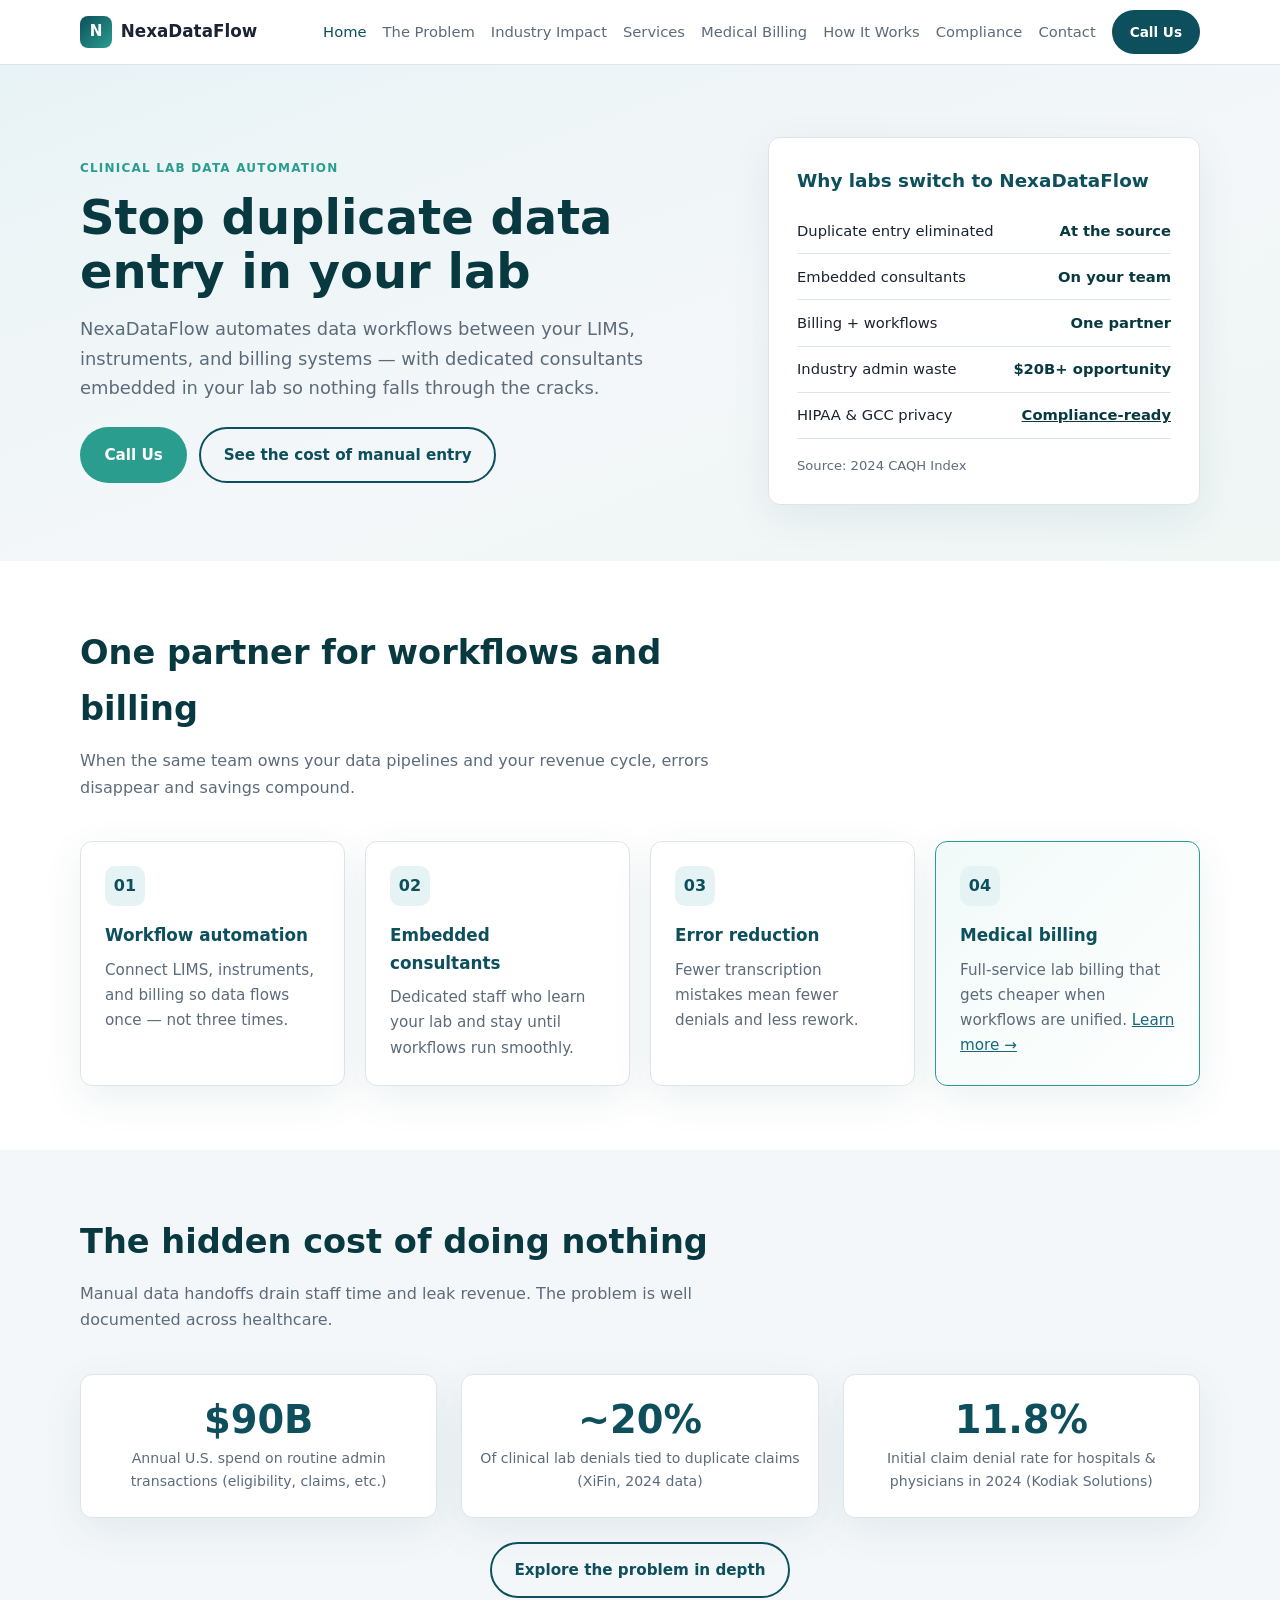
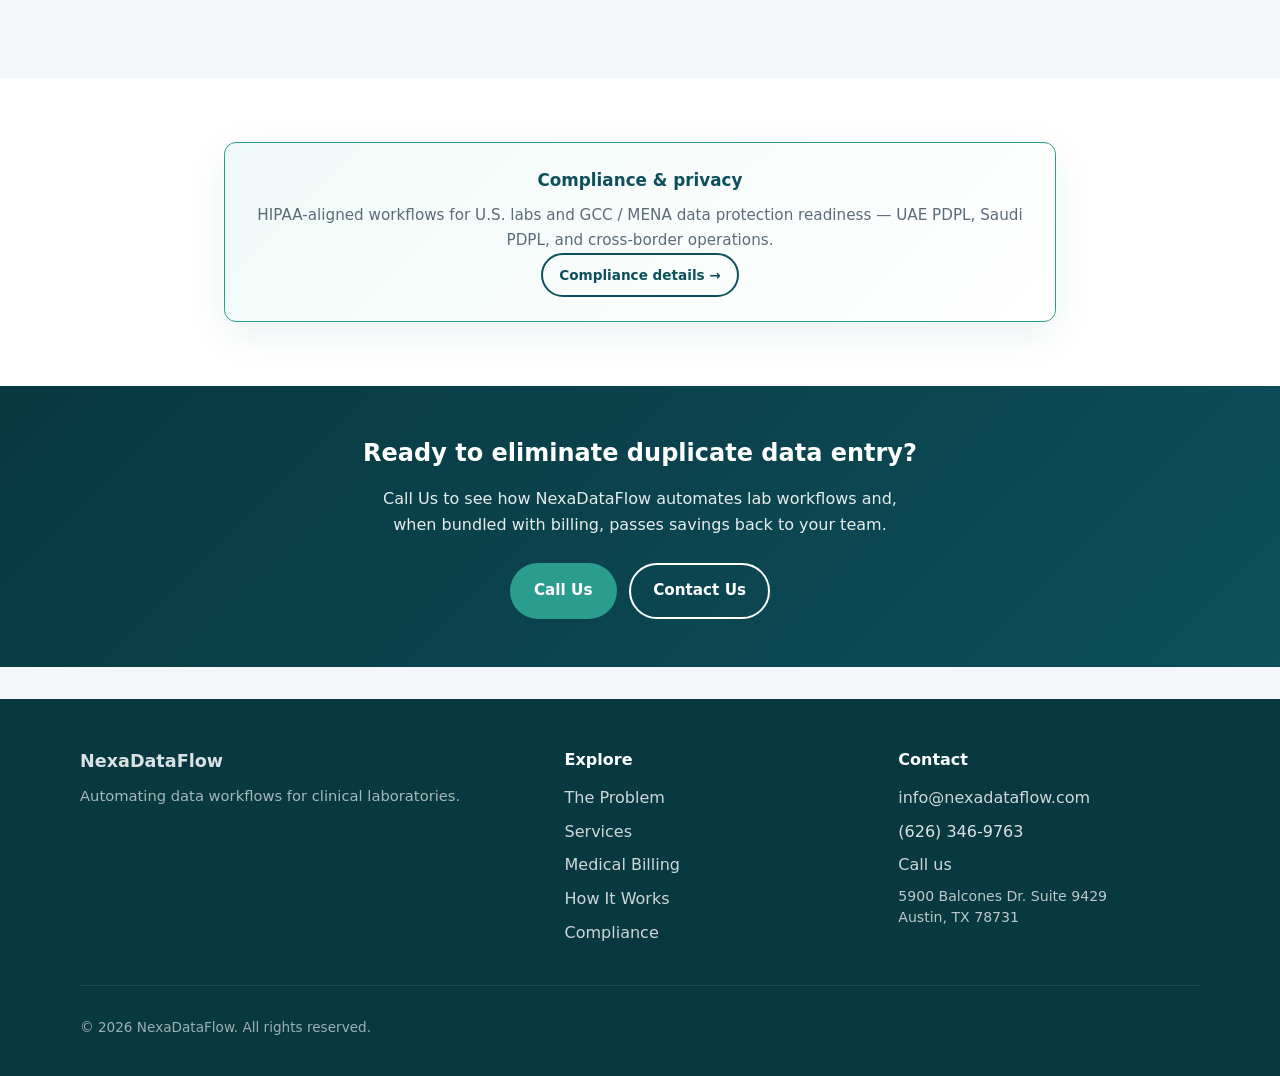
==== commit 819f634d: "Add headquarters address (Austin, TX)" ====
--- a/index.html
+++ b/index.html
@@ -120,6 +120,7 @@
             <li><a data-site-email href="mailto:hello@nexadataflow.com">hello@nexadataflow.com</a></li>
             <li><span data-site-phone>(555) 000-0000</span></li>
             <li><a data-site-phone-link href="#">Call us</a></li>
+            <li class="footer-address"><span data-site-address></span></li>
           </ul>
         </div>
       </div>
--- a/assets/css/styles.css
+++ b/assets/css/styles.css
@@ -482,6 +482,13 @@
 .footer-links li { margin-bottom: 0.45rem; }
 .footer-links a { color: rgba(255, 255, 255, 0.8); text-decoration: none; }
 .footer-links a:hover { color: white; }
+
+.footer-address {
+  font-size: 0.88rem;
+  line-height: 1.5;
+  opacity: 0.85;
+  margin-top: 0.35rem;
+}
 
 .footer-bottom {
   border-top: 1px solid rgba(255, 255, 255, 0.12);
